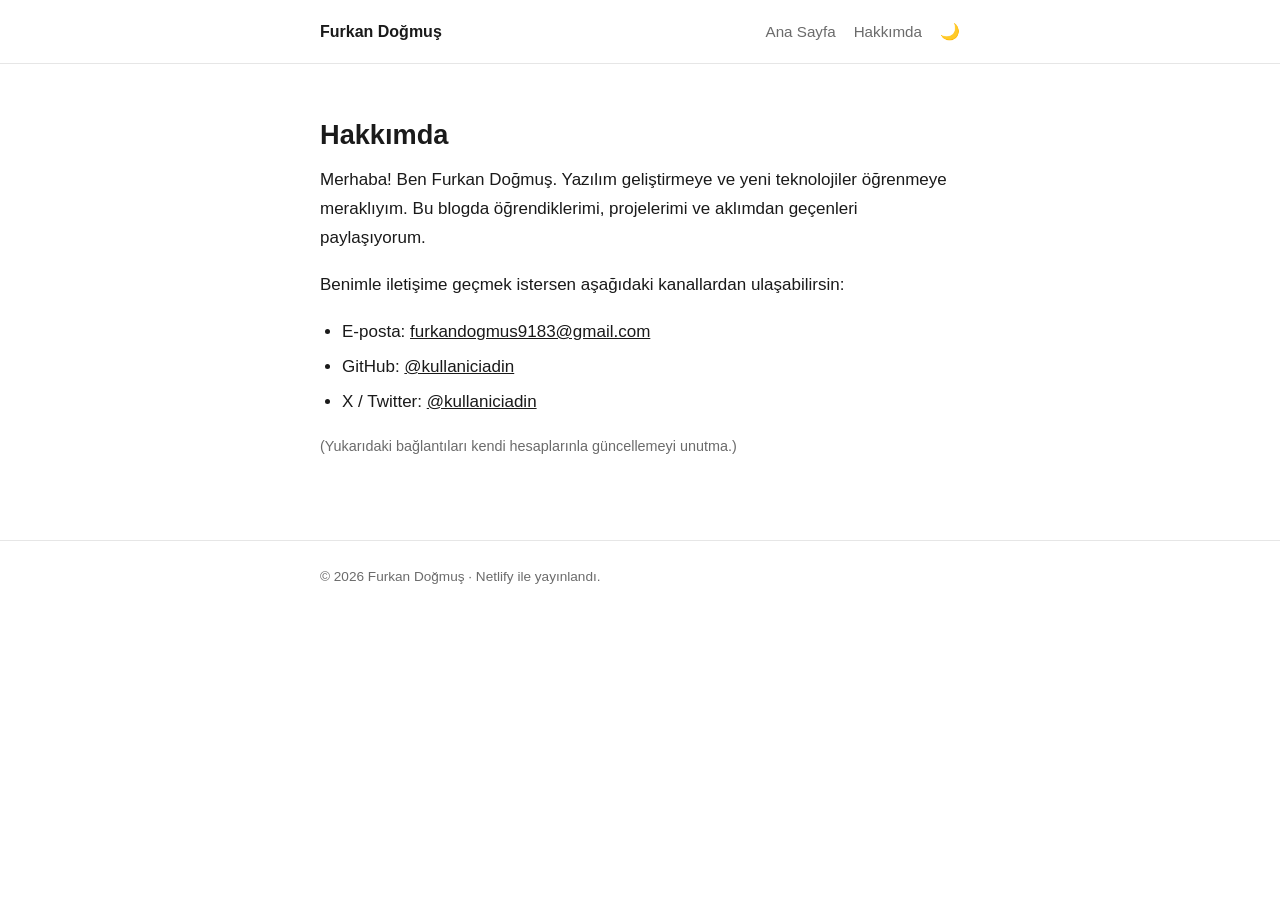
==== about.html @ aac875e6 "İlk sürüm: sade statik kişisel blog Co-Authored-By: Claude Opus 4.8 <noreply@anthropic.com>" ====
<!DOCTYPE html>
<html lang="tr">
<head>
  <meta charset="UTF-8" />
  <meta name="viewport" content="width=device-width, initial-scale=1.0" />
  <title>Hakkımda — Furkan Doğmuş</title>
  <meta name="description" content="Furkan Doğmuş hakkında." />
  <link rel="icon" href="data:image/svg+xml,<svg xmlns=%22http://www.w3.org/2000/svg%22 viewBox=%220 0 100 100%22><text y=%22.9em%22 font-size=%2290%22>✍️</text></svg>" />
  <link rel="stylesheet" href="/assets/css/style.css" />
</head>
<body>
  <header class="site-header">
    <div class="container header-inner">
      <a href="/" class="brand">Furkan Doğmuş</a>
      <nav class="nav">
        <a href="/">Ana Sayfa</a>
        <a href="/about.html">Hakkımda</a>
        <button id="theme-toggle" class="theme-toggle" aria-label="Temayı değiştir">🌙</button>
      </nav>
    </div>
  </header>

  <main class="container">
    <article class="prose">
      <h1>Hakkımda</h1>
      <p>
        Merhaba! Ben Furkan Doğmuş. Yazılım geliştirmeye ve yeni
        teknolojiler öğrenmeye meraklıyım. Bu blogda öğrendiklerimi,
        projelerimi ve aklımdan geçenleri paylaşıyorum.
      </p>
      <p>
        Benimle iletişime geçmek istersen aşağıdaki kanallardan
        ulaşabilirsin:
      </p>
      <ul>
        <li>E-posta: <a href="mailto:furkandogmus9183@gmail.com">furkandogmus9183@gmail.com</a></li>
        <li>GitHub: <a href="https://github.com/" target="_blank" rel="noopener">@kullaniciadin</a></li>
        <li>X / Twitter: <a href="https://x.com/" target="_blank" rel="noopener">@kullaniciadin</a></li>
      </ul>
      <p class="muted">
        (Yukarıdaki bağlantıları kendi hesaplarınla güncellemeyi unutma.)
      </p>
    </article>
  </main>

  <footer class="site-footer">
    <div class="container">
      <p>© <span id="year"></span> Furkan Doğmuş · Netlify ile yayınlandı.</p>
    </div>
  </footer>

  <script src="/assets/js/main.js"></script>
</body>
</html>
---- assets/css/style.css ----
:root {
  --bg: #ffffff;
  --fg: #1a1a1a;
  --muted: #6b6b6b;
  --border: #e6e6e6;
  --link: #1a1a1a;
  --max: 680px;
}

html[data-theme="dark"] {
  --bg: #111111;
  --fg: #e8e8e8;
  --muted: #999999;
  --border: #2a2a2a;
  --link: #e8e8e8;
}

* { box-sizing: border-box; }

html { -webkit-text-size-adjust: 100%; }

body {
  margin: 0;
  background: var(--bg);
  color: var(--fg);
  font-family: -apple-system, BlinkMacSystemFont, "Segoe UI", Helvetica, Arial, sans-serif;
  font-size: 17px;
  line-height: 1.7;
  -webkit-font-smoothing: antialiased;
}

.container {
  max-width: var(--max);
  margin: 0 auto;
  padding: 0 20px;
}

/* Header */
.site-header {
  border-bottom: 1px solid var(--border);
}
.header-inner {
  display: flex;
  align-items: center;
  justify-content: space-between;
  padding-top: 18px;
  padding-bottom: 18px;
}
.brand {
  font-weight: 600;
  text-decoration: none;
  color: var(--fg);
  font-size: 1rem;
}
.nav {
  display: flex;
  align-items: center;
  gap: 18px;
}
.nav a {
  text-decoration: none;
  color: var(--muted);
  font-size: 0.95rem;
}
.nav a:hover { color: var(--fg); }

.theme-toggle {
  background: none;
  border: none;
  cursor: pointer;
  font-size: 1rem;
  padding: 0;
  line-height: 1;
}

/* Hero */
.hero {
  padding: 56px 0 24px;
}
.hero h1 {
  font-size: 1.7rem;
  margin: 0 0 12px;
}
.lead {
  color: var(--muted);
  margin: 0;
}

/* Posts */
.posts { padding-bottom: 56px; }
.posts h2 {
  font-size: 0.85rem;
  text-transform: uppercase;
  letter-spacing: 0.06em;
  color: var(--muted);
  font-weight: 600;
  margin: 32px 0 8px;
}
.post-list {
  list-style: none;
  margin: 0;
  padding: 0;
}
.post-item {
  border-top: 1px solid var(--border);
}
.post-link {
  display: block;
  padding: 18px 0;
  text-decoration: none;
  color: var(--fg);
}
.post-date {
  display: block;
  font-size: 0.8rem;
  color: var(--muted);
  margin-bottom: 2px;
}
.post-title {
  display: block;
  font-weight: 600;
  font-size: 1.05rem;
}
.post-excerpt {
  display: block;
  color: var(--muted);
  font-size: 0.95rem;
  margin-top: 2px;
}
.post-link:hover .post-title { text-decoration: underline; }

/* Article / prose */
.prose {
  padding: 48px 0 64px;
}
.prose h1 {
  font-size: 1.7rem;
  margin: 0 0 8px;
}
.prose .post-meta {
  color: var(--muted);
  font-size: 0.85rem;
  margin: 0 0 32px;
}
.prose h2 {
  font-size: 1.2rem;
  margin: 36px 0 10px;
}
.prose p { margin: 0 0 18px; }
.prose a { color: var(--link); }
.prose ul, .prose ol { padding-left: 22px; }
.prose li { margin-bottom: 6px; }
.prose pre {
  background: var(--border);
  padding: 14px 16px;
  border-radius: 6px;
  overflow-x: auto;
  font-size: 0.9rem;
}
.prose code {
  font-family: ui-monospace, SFMono-Regular, Menlo, monospace;
  font-size: 0.9em;
}
.prose blockquote {
  border-left: 3px solid var(--border);
  margin: 0 0 18px;
  padding-left: 16px;
  color: var(--muted);
}
.back-link {
  display: inline-block;
  margin-top: 24px;
  color: var(--muted);
  text-decoration: none;
  font-size: 0.9rem;
}
.back-link:hover { color: var(--fg); }

.muted { color: var(--muted); font-size: 0.9rem; }

/* Footer */
.site-footer {
  border-top: 1px solid var(--border);
  padding: 24px 0;
  color: var(--muted);
  font-size: 0.85rem;
}
.site-footer p { margin: 0; }
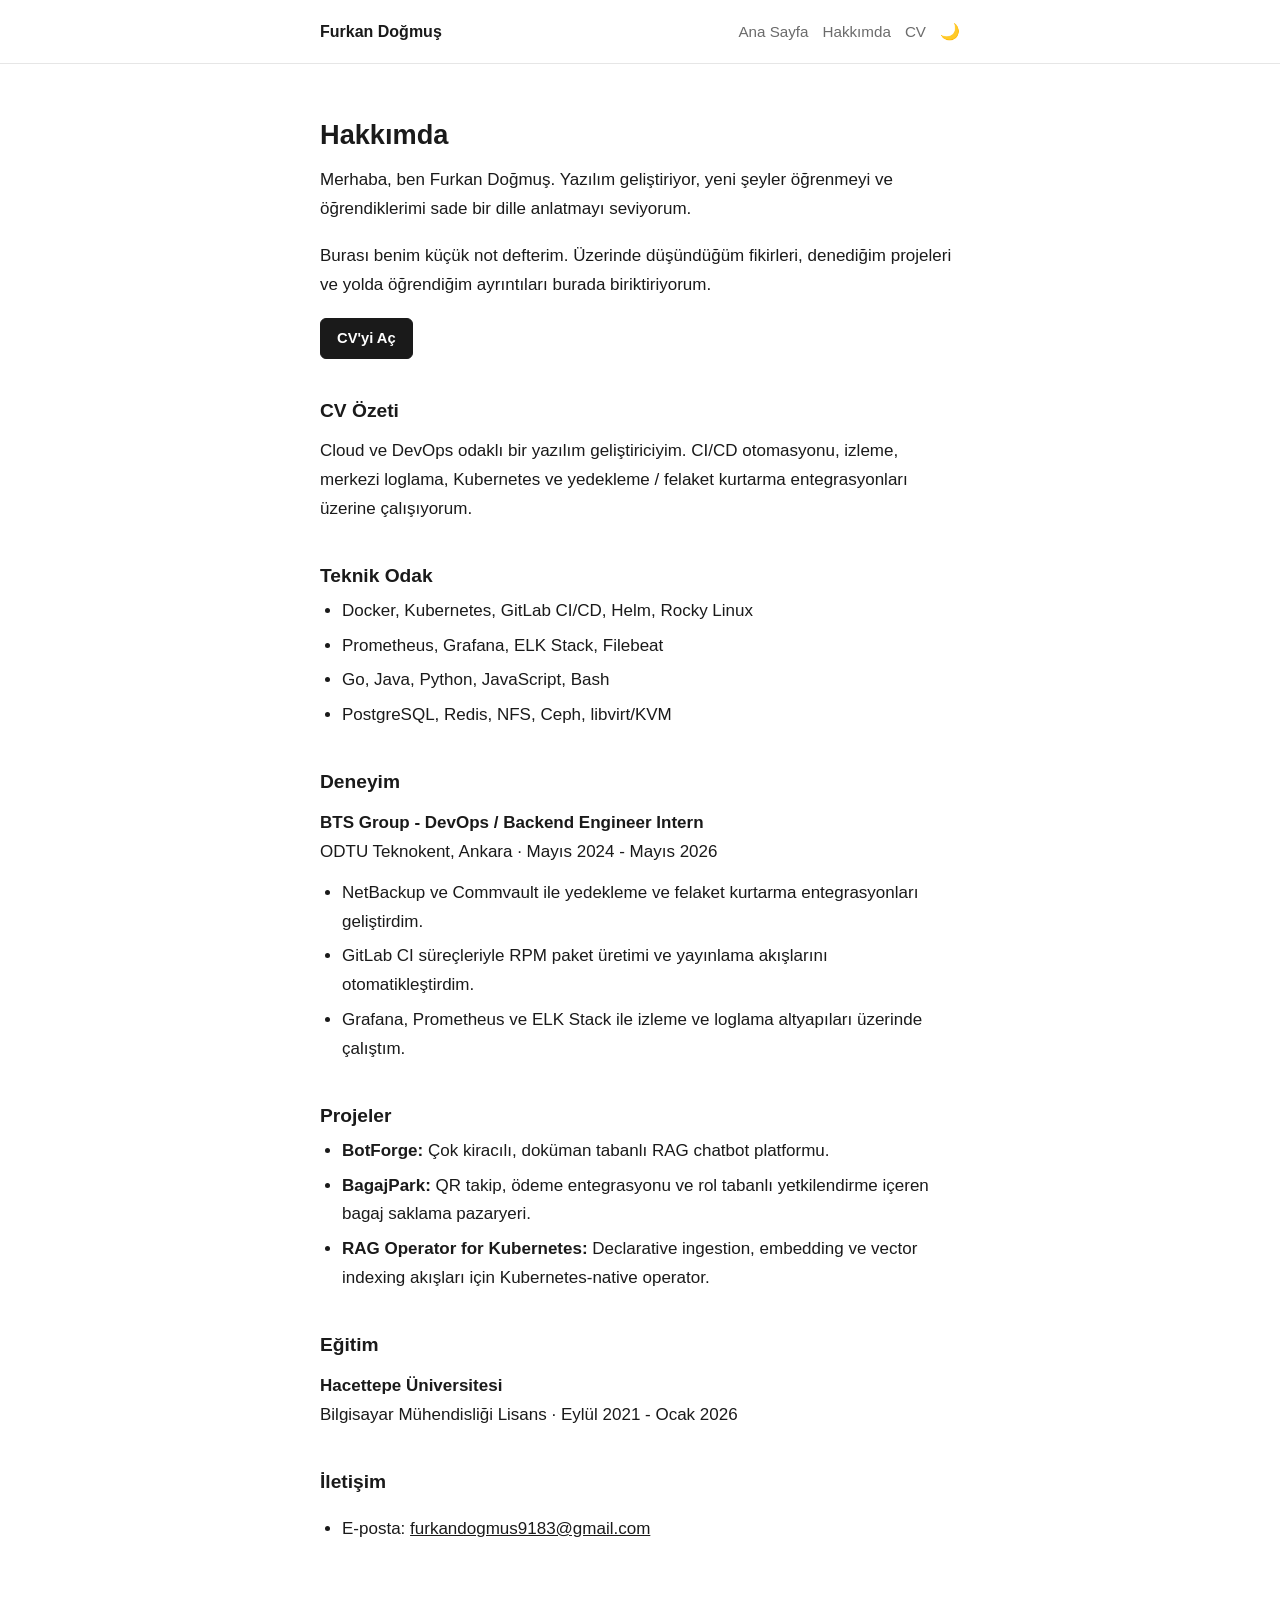
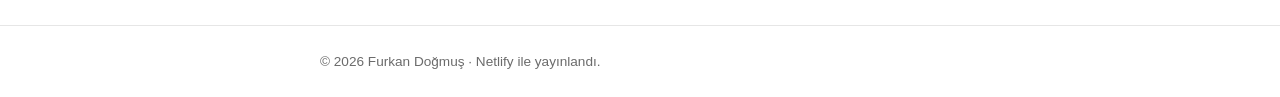
==== commit 2af96541: "new assets" ====
--- a/about.html
+++ b/about.html
@@ -4,7 +4,7 @@
   <meta charset="UTF-8" />
   <meta name="viewport" content="width=device-width, initial-scale=1.0" />
   <title>Hakkımda — Furkan Doğmuş</title>
-  <meta name="description" content="Furkan Doğmuş hakkında." />
+  <meta name="description" content="Furkan Doğmuş hakkında kısa not, deneyim ve CV bilgileri." />
   <link rel="icon" href="data:image/svg+xml,<svg xmlns=%22http://www.w3.org/2000/svg%22 viewBox=%220 0 100 100%22><text y=%22.9em%22 font-size=%2290%22>✍️</text></svg>" />
   <link rel="stylesheet" href="/assets/css/style.css" />
 </head>
@@ -15,6 +15,7 @@
       <nav class="nav">
         <a href="/">Ana Sayfa</a>
         <a href="/about.html">Hakkımda</a>
+        <a href="/assets/files/furkan-dogmus-cv.pdf" target="_blank" rel="noopener">CV</a>
         <button id="theme-toggle" class="theme-toggle" aria-label="Temayı değiştir">🌙</button>
       </nav>
     </div>
@@ -24,22 +25,65 @@
     <article class="prose">
       <h1>Hakkımda</h1>
       <p>
-        Merhaba! Ben Furkan Doğmuş. Yazılım geliştirmeye ve yeni
-        teknolojiler öğrenmeye meraklıyım. Bu blogda öğrendiklerimi,
-        projelerimi ve aklımdan geçenleri paylaşıyorum.
+        Merhaba, ben Furkan Doğmuş. Yazılım geliştiriyor, yeni
+        şeyler öğrenmeyi ve öğrendiklerimi sade bir dille anlatmayı
+        seviyorum.
       </p>
       <p>
-        Benimle iletişime geçmek istersen aşağıdaki kanallardan
-        ulaşabilirsin:
+        Burası benim küçük not defterim. Üzerinde düşündüğüm fikirleri,
+        denediğim projeleri ve yolda öğrendiğim ayrıntıları burada
+        biriktiriyorum.
       </p>
+
+      <p class="cv-actions">
+        <a class="button-link" href="/assets/files/furkan-dogmus-cv.pdf" target="_blank" rel="noopener">
+          CV'yi Aç
+        </a>
+      </p>
+
+      <h2>CV Özeti</h2>
+      <p>
+        Cloud ve DevOps odaklı bir yazılım geliştiriciyim. CI/CD
+        otomasyonu, izleme, merkezi loglama, Kubernetes ve yedekleme /
+        felaket kurtarma entegrasyonları üzerine çalışıyorum.
+      </p>
+
+      <h2>Teknik Odak</h2>
+      <ul class="compact-list">
+        <li>Docker, Kubernetes, GitLab CI/CD, Helm, Rocky Linux</li>
+        <li>Prometheus, Grafana, ELK Stack, Filebeat</li>
+        <li>Go, Java, Python, JavaScript, Bash</li>
+        <li>PostgreSQL, Redis, NFS, Ceph, libvirt/KVM</li>
+      </ul>
+
+      <h2>Deneyim</h2>
+      <p>
+        <strong>BTS Group - DevOps / Backend Engineer Intern</strong><br />
+        ODTU Teknokent, Ankara · Mayıs 2024 - Mayıs 2026
+      </p>
+      <ul class="compact-list">
+        <li>NetBackup ve Commvault ile yedekleme ve felaket kurtarma entegrasyonları geliştirdim.</li>
+        <li>GitLab CI süreçleriyle RPM paket üretimi ve yayınlama akışlarını otomatikleştirdim.</li>
+        <li>Grafana, Prometheus ve ELK Stack ile izleme ve loglama altyapıları üzerinde çalıştım.</li>
+      </ul>
+
+      <h2>Projeler</h2>
+      <ul class="compact-list">
+        <li><strong>BotForge:</strong> Çok kiracılı, doküman tabanlı RAG chatbot platformu.</li>
+        <li><strong>BagajPark:</strong> QR takip, ödeme entegrasyonu ve rol tabanlı yetkilendirme içeren bagaj saklama pazaryeri.</li>
+        <li><strong>RAG Operator for Kubernetes:</strong> Declarative ingestion, embedding ve vector indexing akışları için Kubernetes-native operator.</li>
+      </ul>
+
+      <h2>Eğitim</h2>
+      <p>
+        <strong>Hacettepe Üniversitesi</strong><br />
+        Bilgisayar Mühendisliği Lisans · Eylül 2021 - Ocak 2026
+      </p>
+
+      <h2>İletişim</h2>
       <ul>
         <li>E-posta: <a href="mailto:furkandogmus9183@gmail.com">furkandogmus9183@gmail.com</a></li>
-        <li>GitHub: <a href="https://github.com/" target="_blank" rel="noopener">@kullaniciadin</a></li>
-        <li>X / Twitter: <a href="https://x.com/" target="_blank" rel="noopener">@kullaniciadin</a></li>
       </ul>
-      <p class="muted">
-        (Yukarıdaki bağlantıları kendi hesaplarınla güncellemeyi unutma.)
-      </p>
     </article>
   </main>
 
--- a/assets/css/style.css
+++ b/assets/css/style.css
@@ -41,8 +41,10 @@
 }
 .header-inner {
   display: flex;
+  flex-wrap: wrap;
   align-items: center;
   justify-content: space-between;
+  gap: 10px 16px;
   padding-top: 18px;
   padding-bottom: 18px;
 }
@@ -54,8 +56,10 @@
 }
 .nav {
   display: flex;
+  flex-wrap: wrap;
   align-items: center;
-  gap: 18px;
+  justify-content: flex-end;
+  gap: 14px;
 }
 .nav a {
   text-decoration: none;
@@ -150,6 +154,31 @@
 .prose a { color: var(--link); }
 .prose ul, .prose ol { padding-left: 22px; }
 .prose li { margin-bottom: 6px; }
+.compact-list {
+  margin-top: -6px;
+}
+.cv-actions {
+  margin: 28px 0 34px;
+}
+.button-link {
+  display: inline-flex;
+  align-items: center;
+  border: 1px solid var(--fg);
+  border-radius: 6px;
+  color: var(--bg);
+  background: var(--fg);
+  font-size: 0.92rem;
+  font-weight: 600;
+  line-height: 1;
+  padding: 12px 16px;
+  text-decoration: none;
+}
+.prose .button-link {
+  color: var(--bg);
+}
+.button-link:hover {
+  opacity: 0.84;
+}
 .prose pre {
   background: var(--border);
   padding: 14px 16px;
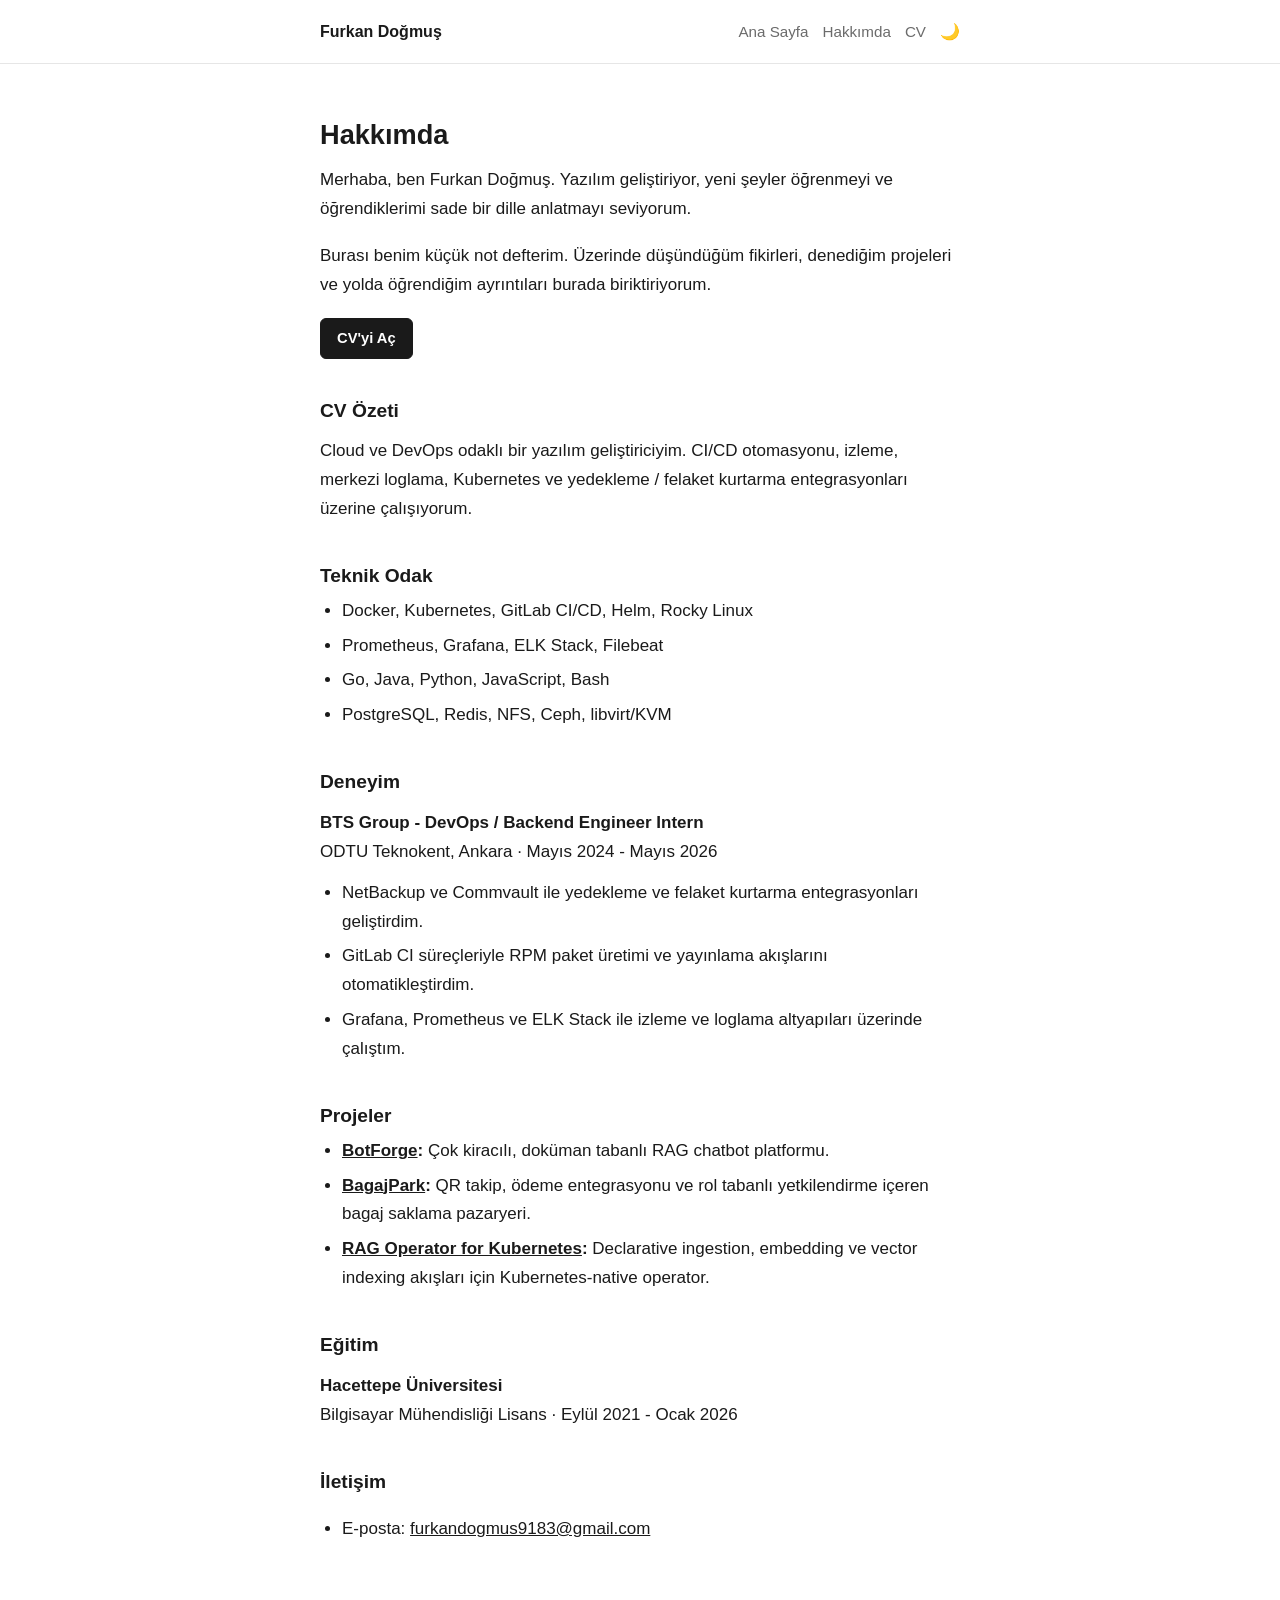
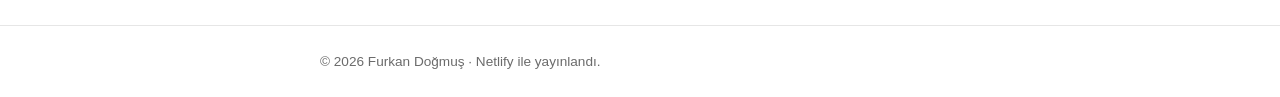
==== commit 5e3f68ea: "Proje linklerini ekle" ====
--- a/about.html
+++ b/about.html
@@ -69,9 +69,18 @@
 
       <h2>Projeler</h2>
       <ul class="compact-list">
-        <li><strong>BotForge:</strong> Çok kiracılı, doküman tabanlı RAG chatbot platformu.</li>
-        <li><strong>BagajPark:</strong> QR takip, ödeme entegrasyonu ve rol tabanlı yetkilendirme içeren bagaj saklama pazaryeri.</li>
-        <li><strong>RAG Operator for Kubernetes:</strong> Declarative ingestion, embedding ve vector indexing akışları için Kubernetes-native operator.</li>
+        <li>
+          <strong><a href="https://botforge.bagajpark.com" target="_blank" rel="noopener">BotForge</a>:</strong>
+          Çok kiracılı, doküman tabanlı RAG chatbot platformu.
+        </li>
+        <li>
+          <strong><a href="https://bagajpark.com" target="_blank" rel="noopener">BagajPark</a>:</strong>
+          QR takip, ödeme entegrasyonu ve rol tabanlı yetkilendirme içeren bagaj saklama pazaryeri.
+        </li>
+        <li>
+          <strong><a href="https://github.com/furkandogmus/kuberag" target="_blank" rel="noopener">RAG Operator for Kubernetes</a>:</strong>
+          Declarative ingestion, embedding ve vector indexing akışları için Kubernetes-native operator.
+        </li>
       </ul>
 
       <h2>Eğitim</h2>
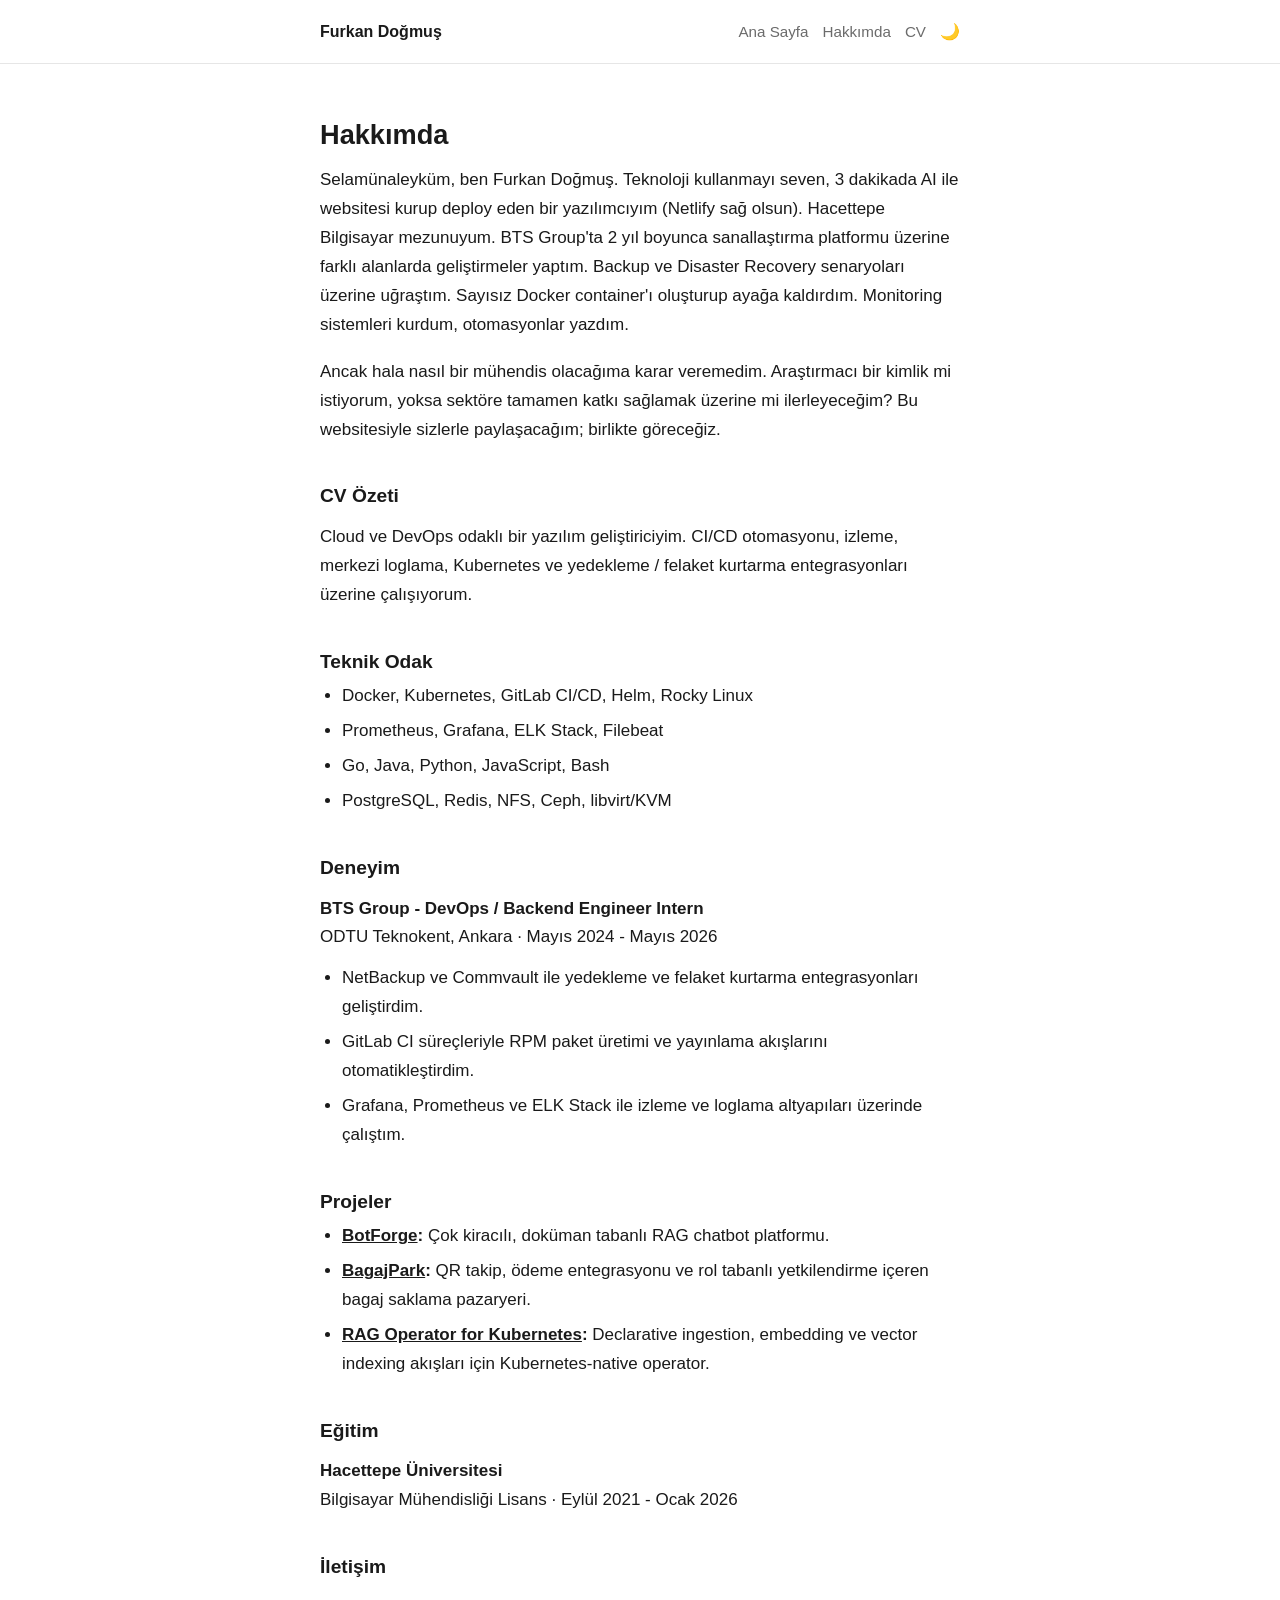
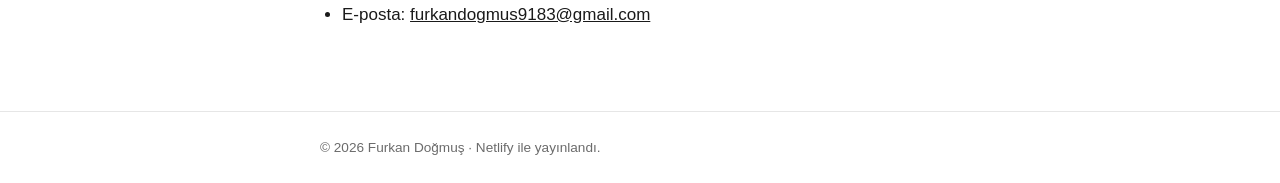
==== commit cb8c39e3: "fix errors" ====
--- a/about.html
+++ b/about.html
@@ -25,20 +25,19 @@
     <article class="prose">
       <h1>Hakkımda</h1>
       <p>
-        Merhaba, ben Furkan Doğmuş. Yazılım geliştiriyor, yeni
-        şeyler öğrenmeyi ve öğrendiklerimi sade bir dille anlatmayı
-        seviyorum.
+        Selamünaleyküm, ben Furkan Doğmuş. Teknoloji kullanmayı seven,
+        3 dakikada AI ile websitesi kurup deploy eden bir yazılımcıyım
+        (Netlify sağ olsun). Hacettepe Bilgisayar mezunuyum. BTS Group'ta
+        2 yıl boyunca sanallaştırma platformu üzerine farklı alanlarda
+        geliştirmeler yaptım. Backup ve Disaster Recovery senaryoları
+        üzerine uğraştım. Sayısız Docker container'ı oluşturup ayağa
+        kaldırdım. Monitoring sistemleri kurdum, otomasyonlar yazdım.
       </p>
       <p>
-        Burası benim küçük not defterim. Üzerinde düşündüğüm fikirleri,
-        denediğim projeleri ve yolda öğrendiğim ayrıntıları burada
-        biriktiriyorum.
-      </p>
-
-      <p class="cv-actions">
-        <a class="button-link" href="/assets/files/furkan-dogmus-cv.pdf" target="_blank" rel="noopener">
-          CV'yi Aç
-        </a>
+        Ancak hala nasıl bir mühendis olacağıma karar veremedim.
+        Araştırmacı bir kimlik mi istiyorum, yoksa sektöre tamamen katkı
+        sağlamak üzerine mi ilerleyeceğim? Bu websitesiyle sizlerle
+        paylaşacağım; birlikte göreceğiz.
       </p>
 
       <h2>CV Özeti</h2>
--- a/assets/css/style.css
+++ b/assets/css/style.css
@@ -157,28 +157,6 @@
 .compact-list {
   margin-top: -6px;
 }
-.cv-actions {
-  margin: 28px 0 34px;
-}
-.button-link {
-  display: inline-flex;
-  align-items: center;
-  border: 1px solid var(--fg);
-  border-radius: 6px;
-  color: var(--bg);
-  background: var(--fg);
-  font-size: 0.92rem;
-  font-weight: 600;
-  line-height: 1;
-  padding: 12px 16px;
-  text-decoration: none;
-}
-.prose .button-link {
-  color: var(--bg);
-}
-.button-link:hover {
-  opacity: 0.84;
-}
 .prose pre {
   background: var(--border);
   padding: 14px 16px;
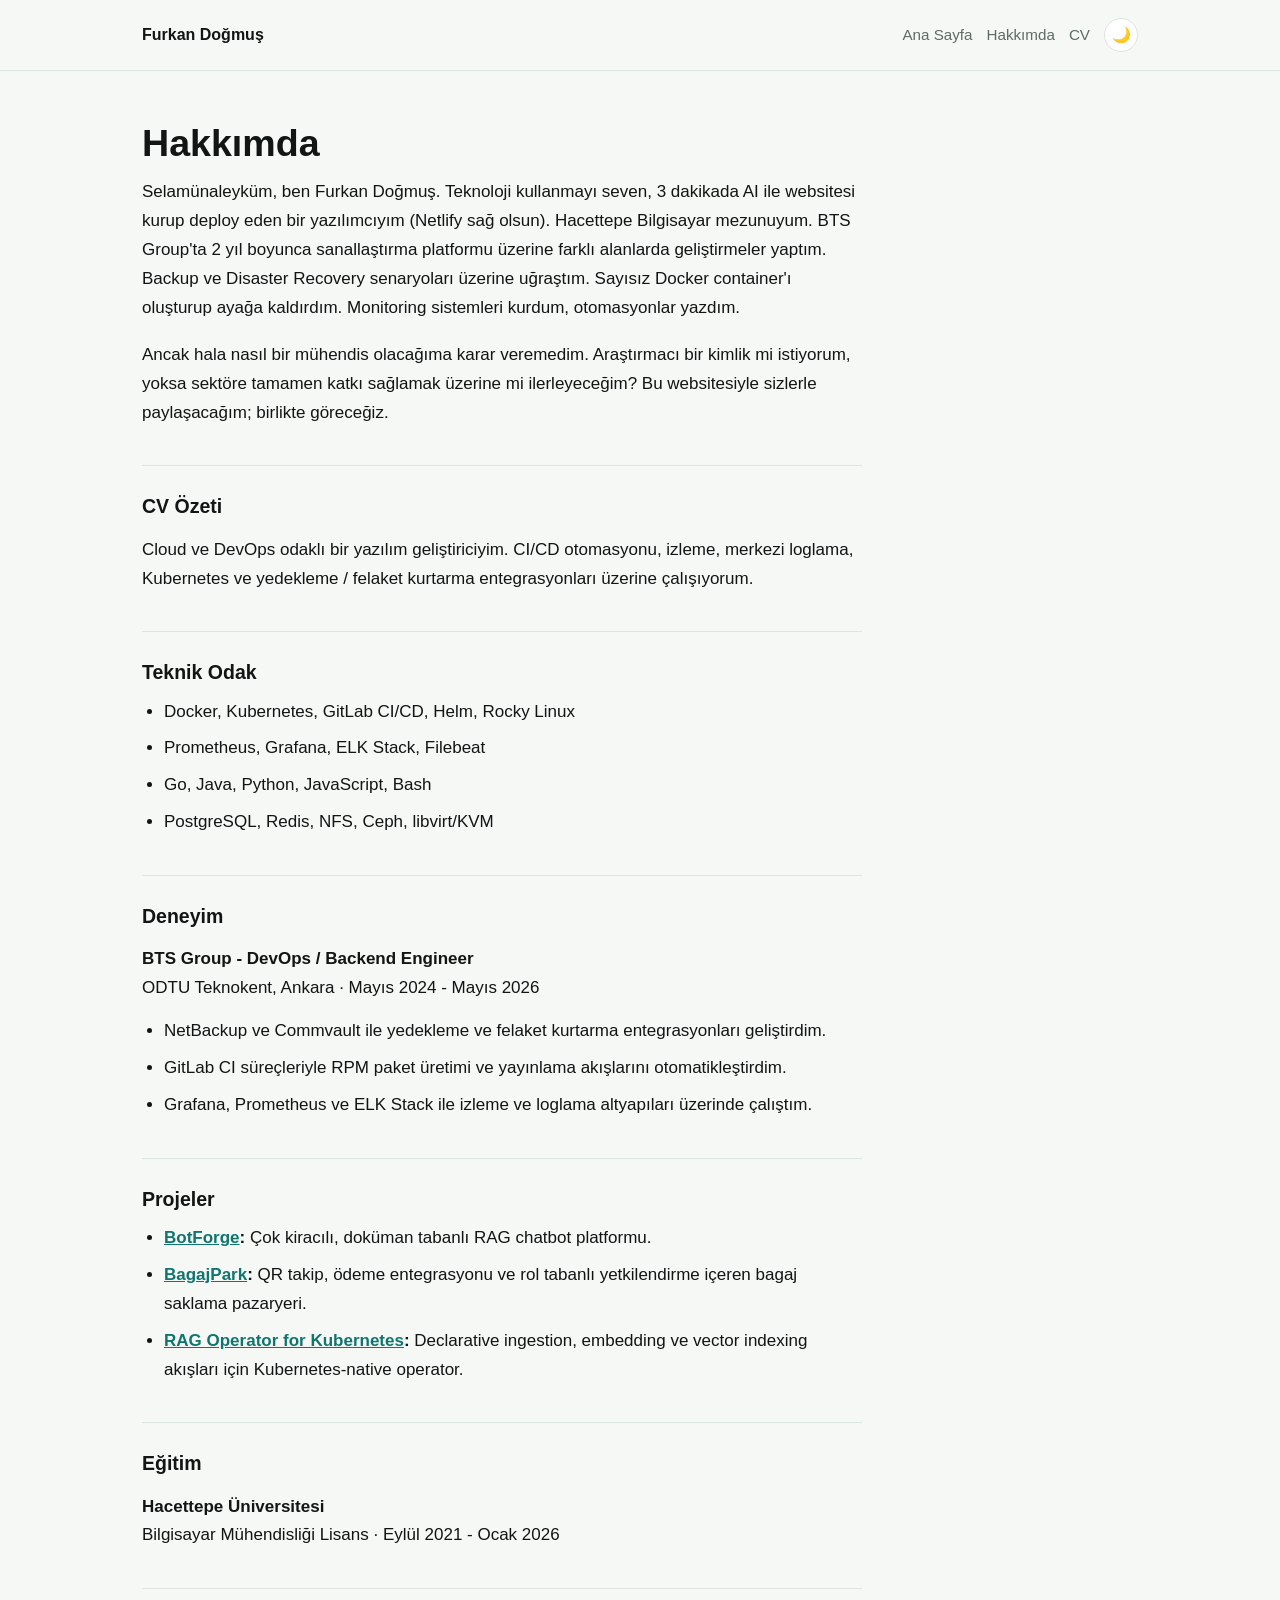
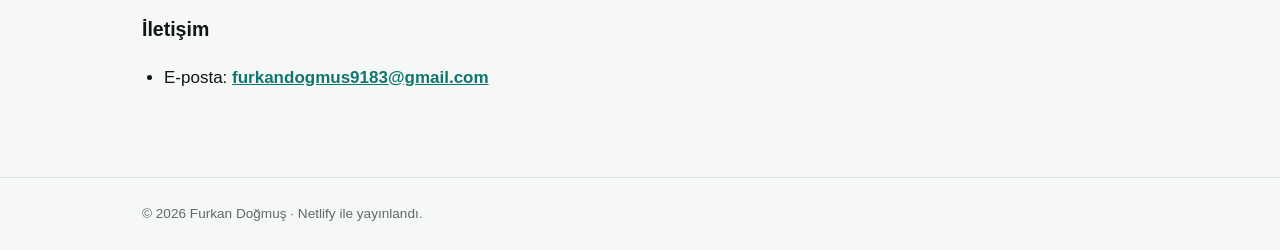
==== commit 156b8048: "fix erorrs" ====
--- a/about.html
+++ b/about.html
@@ -4,7 +4,7 @@
   <meta charset="UTF-8" />
   <meta name="viewport" content="width=device-width, initial-scale=1.0" />
   <title>Hakkımda — Furkan Doğmuş</title>
-  <meta name="description" content="Furkan Doğmuş hakkında kısa not, deneyim ve CV bilgileri." />
+  <meta name="description" content="Furkan Doğmuş hakkında kısa not, deneyim ve proje bilgileri." />
   <link rel="icon" href="data:image/svg+xml,<svg xmlns=%22http://www.w3.org/2000/svg%22 viewBox=%220 0 100 100%22><text y=%22.9em%22 font-size=%2290%22>✍️</text></svg>" />
   <link rel="stylesheet" href="/assets/css/style.css" />
 </head>
@@ -15,7 +15,7 @@
       <nav class="nav">
         <a href="/">Ana Sayfa</a>
         <a href="/about.html">Hakkımda</a>
-        <a href="/assets/files/furkan-dogmus-cv.pdf" target="_blank" rel="noopener">CV</a>
+        <a href="/cv.html">CV</a>
         <button id="theme-toggle" class="theme-toggle" aria-label="Temayı değiştir">🌙</button>
       </nav>
     </div>
@@ -57,7 +57,7 @@
 
       <h2>Deneyim</h2>
       <p>
-        <strong>BTS Group - DevOps / Backend Engineer Intern</strong><br />
+        <strong>BTS Group - DevOps / Backend Engineer</strong><br />
         ODTU Teknokent, Ankara · Mayıs 2024 - Mayıs 2026
       </p>
       <ul class="compact-list">
--- a/assets/css/style.css
+++ b/assets/css/style.css
@@ -1,18 +1,31 @@
 :root {
-  --bg: #ffffff;
-  --fg: #1a1a1a;
-  --muted: #6b6b6b;
-  --border: #e6e6e6;
-  --link: #1a1a1a;
-  --max: 680px;
+  --bg: #f6f8f6;
+  --fg: #111513;
+  --muted: #5f6b65;
+  --surface: #ffffff;
+  --surface-soft: #edf2ef;
+  --border: #dce5df;
+  --link: #0f766e;
+  --accent: #0f766e;
+  --accent-warm: #9a4f12;
+  --accent-red: #a7353b;
+  --shadow: 0 18px 50px rgba(17, 21, 19, 0.08);
+  --max: 1040px;
+  --content: 720px;
 }
 
 html[data-theme="dark"] {
-  --bg: #111111;
-  --fg: #e8e8e8;
-  --muted: #999999;
-  --border: #2a2a2a;
-  --link: #e8e8e8;
+  --bg: #101312;
+  --fg: #e8eee9;
+  --muted: #9aa8a1;
+  --surface: #171d1a;
+  --surface-soft: #121815;
+  --border: #2d3833;
+  --link: #7dd6cb;
+  --accent: #39b8a7;
+  --accent-warm: #d17a28;
+  --accent-red: #d85f63;
+  --shadow: none;
 }
 
 * { box-sizing: border-box; }
@@ -29,31 +42,38 @@
   -webkit-font-smoothing: antialiased;
 }
 
+a {
+  color: inherit;
+}
+
 .container {
   max-width: var(--max);
   margin: 0 auto;
-  padding: 0 20px;
-}
-
-/* Header */
+  padding: 0 22px;
+}
+
 .site-header {
+  background: var(--bg);
   border-bottom: 1px solid var(--border);
 }
+
 .header-inner {
   display: flex;
   flex-wrap: wrap;
   align-items: center;
   justify-content: space-between;
-  gap: 10px 16px;
+  gap: 10px 18px;
   padding-top: 18px;
   padding-bottom: 18px;
 }
+
 .brand {
-  font-weight: 600;
+  color: var(--fg);
+  font-size: 1rem;
+  font-weight: 700;
   text-decoration: none;
-  color: var(--fg);
-  font-size: 1rem;
-}
+}
+
 .nav {
   display: flex;
   flex-wrap: wrap;
@@ -61,135 +81,671 @@
   justify-content: flex-end;
   gap: 14px;
 }
+
 .nav a {
+  color: var(--muted);
+  font-size: 0.95rem;
   text-decoration: none;
-  color: var(--muted);
+}
+
+.nav a:hover {
+  color: var(--fg);
+}
+
+.theme-toggle {
+  align-items: center;
+  background: var(--surface);
+  border: 1px solid var(--border);
+  border-radius: 999px;
+  color: var(--fg);
+  cursor: pointer;
+  display: inline-flex;
   font-size: 0.95rem;
-}
-.nav a:hover { color: var(--fg); }
-
-.theme-toggle {
-  background: none;
-  border: none;
-  cursor: pointer;
-  font-size: 1rem;
+  height: 34px;
+  justify-content: center;
+  line-height: 1;
   padding: 0;
+  width: 34px;
+}
+
+.home-hero {
+  background-color: #0c100e;
+  background-image:
+    linear-gradient(90deg, rgba(7, 10, 9, 0.94), rgba(7, 10, 9, 0.78) 50%, rgba(7, 10, 9, 0.34)),
+    url("/assets/images/infra-board.png");
+  background-position: center;
+  background-size: cover;
+  color: #f2faf6;
+  padding: 78px 0 58px;
+}
+
+.hero-content {
+  max-width: var(--max);
+}
+
+.eyebrow {
+  color: var(--accent);
+  font-size: 0.78rem;
+  font-weight: 800;
+  letter-spacing: 0.08em;
+  margin: 0 0 12px;
+  text-transform: uppercase;
+}
+
+.home-hero .eyebrow {
+  color: #7dd6cb;
+}
+
+.home-hero h1 {
+  font-size: 3.2rem;
+  letter-spacing: 0;
+  line-height: 1.05;
+  margin: 0;
+  max-width: 780px;
+}
+
+.lead {
+  color: var(--muted);
+  margin: 0;
+}
+
+.home-hero .lead {
+  color: #c3d2cc;
+  font-size: 1.12rem;
+  margin-top: 18px;
+  max-width: 690px;
+}
+
+.hero-actions {
+  display: flex;
+  flex-wrap: wrap;
+  gap: 12px;
+  margin-top: 28px;
+}
+
+.action-link {
+  border-radius: 6px;
+  display: inline-flex;
+  font-size: 0.95rem;
+  font-weight: 800;
   line-height: 1;
-}
-
-/* Hero */
-.hero {
-  padding: 56px 0 24px;
-}
-.hero h1 {
-  font-size: 1.7rem;
-  margin: 0 0 12px;
-}
-.lead {
-  color: var(--muted);
-  margin: 0;
-}
-
-/* Posts */
-.posts { padding-bottom: 56px; }
-.posts h2 {
-  font-size: 0.85rem;
-  text-transform: uppercase;
-  letter-spacing: 0.06em;
-  color: var(--muted);
-  font-weight: 600;
-  margin: 32px 0 8px;
-}
+  padding: 13px 16px;
+  text-decoration: none;
+}
+
+.action-primary {
+  background: #f2faf6;
+  color: #101312;
+}
+
+.action-secondary {
+  border: 1px solid rgba(242, 250, 246, 0.42);
+  color: #f2faf6;
+}
+
+.hero-facts {
+  display: grid;
+  gap: 12px;
+  grid-template-columns: repeat(3, minmax(0, 1fr));
+  margin: 42px 0 0;
+  max-width: 920px;
+}
+
+.hero-facts div {
+  background: rgba(12, 18, 16, 0.74);
+  border: 1px solid rgba(221, 238, 230, 0.17);
+  border-radius: 8px;
+  padding: 15px 16px;
+}
+
+.hero-facts dt {
+  color: #ffffff;
+  font-size: 1.05rem;
+  font-weight: 800;
+}
+
+.hero-facts dd {
+  color: #aebeb7;
+  font-size: 0.9rem;
+  margin: 2px 0 0;
+}
+
+.home-section {
+  padding: 54px 0;
+}
+
+.posts-section {
+  background: var(--surface-soft);
+  border-top: 1px solid var(--border);
+}
+
+.section-heading {
+  margin-bottom: 18px;
+}
+
+.section-heading h2 {
+  font-size: 1.65rem;
+  letter-spacing: 0;
+  line-height: 1.2;
+  margin: 0;
+}
+
+.project-grid {
+  display: grid;
+  gap: 14px;
+  grid-template-columns: repeat(3, minmax(0, 1fr));
+}
+
+.project-slider {
+  overflow: hidden;
+  position: relative;
+  -webkit-mask-image: linear-gradient(90deg, transparent, #000 6%, #000 94%, transparent);
+  mask-image: linear-gradient(90deg, transparent, #000 6%, #000 94%, transparent);
+}
+
+.project-track {
+  display: flex;
+  gap: 14px;
+  width: max-content;
+  animation: project-scroll 28s linear infinite;
+}
+
+.project-slider:hover .project-track {
+  animation-play-state: paused;
+}
+
+.project-track .project-card {
+  width: 300px;
+  flex: 0 0 auto;
+}
+
+@keyframes project-scroll {
+  from { transform: translateX(0); }
+  to { transform: translateX(-50%); }
+}
+
+@media (prefers-reduced-motion: reduce) {
+  .project-track {
+    animation: none;
+  }
+}
+
+.project-card {
+  background: var(--surface);
+  border: 1px solid var(--border);
+  border-radius: 8px;
+  box-shadow: var(--shadow);
+  display: flex;
+  flex-direction: column;
+  gap: 8px;
+  min-height: 190px;
+  padding: 18px;
+  text-decoration: none;
+}
+
+.project-card:hover strong,
+.post-link:hover .post-title {
+  text-decoration: underline;
+}
+
+.project-kicker {
+  color: var(--accent-warm);
+  font-size: 0.8rem;
+  font-weight: 800;
+}
+
+.project-card strong {
+  color: var(--fg);
+  font-size: 1.2rem;
+  line-height: 1.2;
+}
+
+.project-card span:last-child {
+  color: var(--muted);
+  font-size: 0.95rem;
+}
+
 .post-list {
+  display: grid;
+  gap: 12px;
   list-style: none;
   margin: 0;
   padding: 0;
 }
+
 .post-item {
-  border-top: 1px solid var(--border);
-}
+  background: var(--surface);
+  border: 1px solid var(--border);
+  border-radius: 8px;
+}
+
 .post-link {
+  color: var(--fg);
   display: block;
-  padding: 18px 0;
+  padding: 18px;
   text-decoration: none;
-  color: var(--fg);
-}
+}
+
 .post-date {
+  color: var(--muted);
   display: block;
   font-size: 0.8rem;
-  color: var(--muted);
-  margin-bottom: 2px;
-}
+  margin-bottom: 4px;
+}
+
 .post-title {
   display: block;
-  font-weight: 600;
-  font-size: 1.05rem;
-}
+  font-size: 1.08rem;
+  font-weight: 800;
+}
+
 .post-excerpt {
+  color: var(--muted);
   display: block;
-  color: var(--muted);
   font-size: 0.95rem;
-  margin-top: 2px;
-}
-.post-link:hover .post-title { text-decoration: underline; }
-
-/* Article / prose */
+  margin-top: 4px;
+}
+
 .prose {
-  padding: 48px 0 64px;
-}
+  max-width: var(--content);
+  padding: 52px 0 68px;
+}
+
 .prose h1 {
-  font-size: 1.7rem;
-  margin: 0 0 8px;
-}
-.prose .post-meta {
-  color: var(--muted);
-  font-size: 0.85rem;
+  font-size: 2.35rem;
+  letter-spacing: 0;
+  line-height: 1.1;
+  margin: 0 0 14px;
+}
+
+.prose .post-meta,
+.page-lead {
+  color: var(--muted);
+  font-size: 0.95rem;
   margin: 0 0 32px;
 }
+
 .prose h2 {
-  font-size: 1.2rem;
-  margin: 36px 0 10px;
-}
-.prose p { margin: 0 0 18px; }
-.prose a { color: var(--link); }
-.prose ul, .prose ol { padding-left: 22px; }
-.prose li { margin-bottom: 6px; }
+  border-top: 1px solid var(--border);
+  font-size: 1.22rem;
+  letter-spacing: 0;
+  margin: 38px 0 12px;
+  padding-top: 24px;
+}
+
+.prose p {
+  margin: 0 0 18px;
+}
+
+.prose a {
+  color: var(--link);
+  font-weight: 700;
+}
+
+.prose ul,
+.prose ol {
+  padding-left: 22px;
+}
+
+.prose li {
+  margin-bottom: 8px;
+}
+
 .compact-list {
-  margin-top: -6px;
-}
+  margin-top: -4px;
+}
+
+.cv-container {
+  max-width: 1120px;
+}
+
+.cv-hero-panel {
+  background: var(--surface);
+  border: 1px solid var(--border);
+  border-radius: 8px;
+  box-shadow: var(--shadow);
+  display: grid;
+  gap: 28px;
+  grid-template-columns: minmax(0, 1.45fr) minmax(280px, 0.8fr);
+  margin: 44px 0 22px;
+  padding: 28px;
+}
+
+.cv-hero-panel h1 {
+  font-size: 2.8rem;
+  letter-spacing: 0;
+  line-height: 1.05;
+  margin: 0 0 14px;
+}
+
+.cv-hero-panel p {
+  color: var(--muted);
+  font-size: 1.04rem;
+  margin: 0;
+  max-width: 680px;
+}
+
+.cv-actions {
+  display: flex;
+  flex-wrap: wrap;
+  gap: 10px;
+  margin-top: 24px;
+}
+
+.cv-actions .action-primary {
+  background: var(--fg);
+  color: var(--bg);
+}
+
+.cv-actions .action-secondary {
+  border-color: var(--border);
+  color: var(--fg);
+}
+
+.cv-stats {
+  display: grid;
+  gap: 10px;
+  margin: 0;
+}
+
+.cv-stats div {
+  background: var(--surface-soft);
+  border: 1px solid var(--border);
+  border-radius: 8px;
+  padding: 14px;
+}
+
+.cv-stats dt {
+  color: var(--fg);
+  font-weight: 800;
+}
+
+.cv-stats dd {
+  color: var(--muted);
+  font-size: 0.92rem;
+  margin: 2px 0 0;
+}
+
+.resume-layout {
+  display: grid;
+  gap: 18px;
+  grid-template-columns: 320px minmax(0, 1fr);
+  margin: 0 0 44px;
+}
+
+.resume-sidebar,
+.resume-main,
+.pdf-section {
+  background: var(--surface);
+  border: 1px solid var(--border);
+  border-radius: 8px;
+  box-shadow: var(--shadow);
+}
+
+.resume-sidebar {
+  align-self: start;
+  display: grid;
+  gap: 24px;
+  padding: 22px;
+}
+
+.resume-sidebar h2,
+.resume-section h2,
+.pdf-section h2 {
+  font-size: 1rem;
+  letter-spacing: 0;
+  line-height: 1.2;
+  margin: 0 0 12px;
+}
+
+.skill-cloud,
+.plain-list {
+  list-style: none;
+  margin: 0;
+  padding: 0;
+}
+
+.skill-cloud {
+  display: flex;
+  flex-wrap: wrap;
+  gap: 8px;
+}
+
+.skill-cloud li {
+  background: var(--surface-soft);
+  border: 1px solid var(--border);
+  border-radius: 999px;
+  color: var(--fg);
+  font-size: 0.86rem;
+  font-weight: 700;
+  line-height: 1;
+  padding: 8px 10px;
+}
+
+.plain-list li {
+  color: var(--muted);
+  font-size: 0.94rem;
+  margin-bottom: 7px;
+}
+
+.plain-list a {
+  color: var(--link);
+  font-weight: 700;
+}
+
+.resume-main {
+  padding: 24px 26px;
+}
+
+.resume-section + .resume-section {
+  border-top: 1px solid var(--border);
+  margin-top: 28px;
+  padding-top: 26px;
+}
+
+.timeline-item h3 {
+  font-size: 1.16rem;
+  line-height: 1.25;
+  margin: 0 0 12px;
+}
+
+.timeline-meta {
+  color: var(--accent-warm);
+  font-size: 0.86rem;
+  font-weight: 800;
+  margin-bottom: 7px;
+}
+
+.timeline-item ul {
+  color: var(--muted);
+  margin: 0;
+  padding-left: 20px;
+}
+
+.timeline-item li {
+  margin-bottom: 8px;
+}
+
+.resume-projects {
+  display: grid;
+  gap: 10px;
+}
+
+.resume-projects a {
+  background: var(--surface-soft);
+  border: 1px solid var(--border);
+  border-radius: 8px;
+  color: var(--muted);
+  display: block;
+  padding: 14px 16px;
+  text-decoration: none;
+}
+
+.resume-projects a:hover span {
+  text-decoration: underline;
+}
+
+.resume-projects span {
+  color: var(--fg);
+  display: block;
+  font-size: 1.02rem;
+  font-weight: 800;
+  margin-bottom: 4px;
+}
+
+.pdf-section {
+  margin-bottom: 64px;
+  padding: 24px;
+}
+
+.pdf-section .section-heading {
+  margin-bottom: 16px;
+}
+
+.cv-embed {
+  background: var(--surface);
+  border: 1px solid var(--border);
+  border-radius: 8px;
+  box-shadow: var(--shadow);
+  height: min(78vh, 880px);
+  min-height: 620px;
+  overflow: hidden;
+}
+
+.cv-embed iframe {
+  border: 0;
+  display: block;
+  height: 100%;
+  width: 100%;
+}
+
 .prose pre {
-  background: var(--border);
+  background: var(--surface-soft);
+  border: 1px solid var(--border);
+  border-radius: 8px;
+  font-size: 0.9rem;
+  overflow-x: auto;
   padding: 14px 16px;
-  border-radius: 6px;
-  overflow-x: auto;
-  font-size: 0.9rem;
-}
+}
+
 .prose code {
   font-family: ui-monospace, SFMono-Regular, Menlo, monospace;
   font-size: 0.9em;
 }
+
 .prose blockquote {
   border-left: 3px solid var(--border);
+  color: var(--muted);
   margin: 0 0 18px;
   padding-left: 16px;
-  color: var(--muted);
-}
+}
+
 .back-link {
+  color: var(--muted);
   display: inline-block;
+  font-size: 0.9rem;
   margin-top: 24px;
-  color: var(--muted);
   text-decoration: none;
+}
+
+.back-link:hover {
+  color: var(--fg);
+}
+
+.muted {
+  color: var(--muted);
   font-size: 0.9rem;
 }
-.back-link:hover { color: var(--fg); }
-
-.muted { color: var(--muted); font-size: 0.9rem; }
-
-/* Footer */
+
 .site-footer {
   border-top: 1px solid var(--border);
+  color: var(--muted);
+  font-size: 0.85rem;
   padding: 24px 0;
-  color: var(--muted);
-  font-size: 0.85rem;
-}
-.site-footer p { margin: 0; }
+}
+
+.site-footer p {
+  margin: 0;
+}
+
+@media (max-width: 780px) {
+  .home-hero {
+    background-position: 58% center;
+    padding: 56px 0 42px;
+  }
+
+  .home-hero h1 {
+    font-size: 2.3rem;
+  }
+
+  .hero-facts,
+  .project-grid {
+    grid-template-columns: 1fr;
+  }
+
+  .cv-hero-panel,
+  .resume-layout {
+    grid-template-columns: 1fr;
+  }
+
+  .cv-hero-panel {
+    margin-top: 28px;
+    padding: 22px;
+  }
+
+  .cv-hero-panel h1 {
+    font-size: 2.25rem;
+  }
+
+  .home-section {
+    padding: 42px 0;
+  }
+}
+
+@media (max-width: 520px) {
+  body {
+    font-size: 16px;
+  }
+
+  .container {
+    padding: 0 18px;
+  }
+
+  .header-inner {
+    align-items: flex-start;
+  }
+
+  .nav {
+    justify-content: flex-start;
+    width: 100%;
+  }
+
+  .home-hero h1,
+  .prose h1 {
+    font-size: 2rem;
+  }
+
+  .hero-actions {
+    align-items: stretch;
+    flex-direction: column;
+  }
+
+  .action-link {
+    justify-content: center;
+  }
+
+  .cv-actions {
+    flex-direction: column;
+  }
+
+  .resume-main,
+  .resume-sidebar,
+  .pdf-section {
+    padding: 18px;
+  }
+
+  .cv-embed {
+    height: 560px;
+    min-height: 0;
+  }
+}
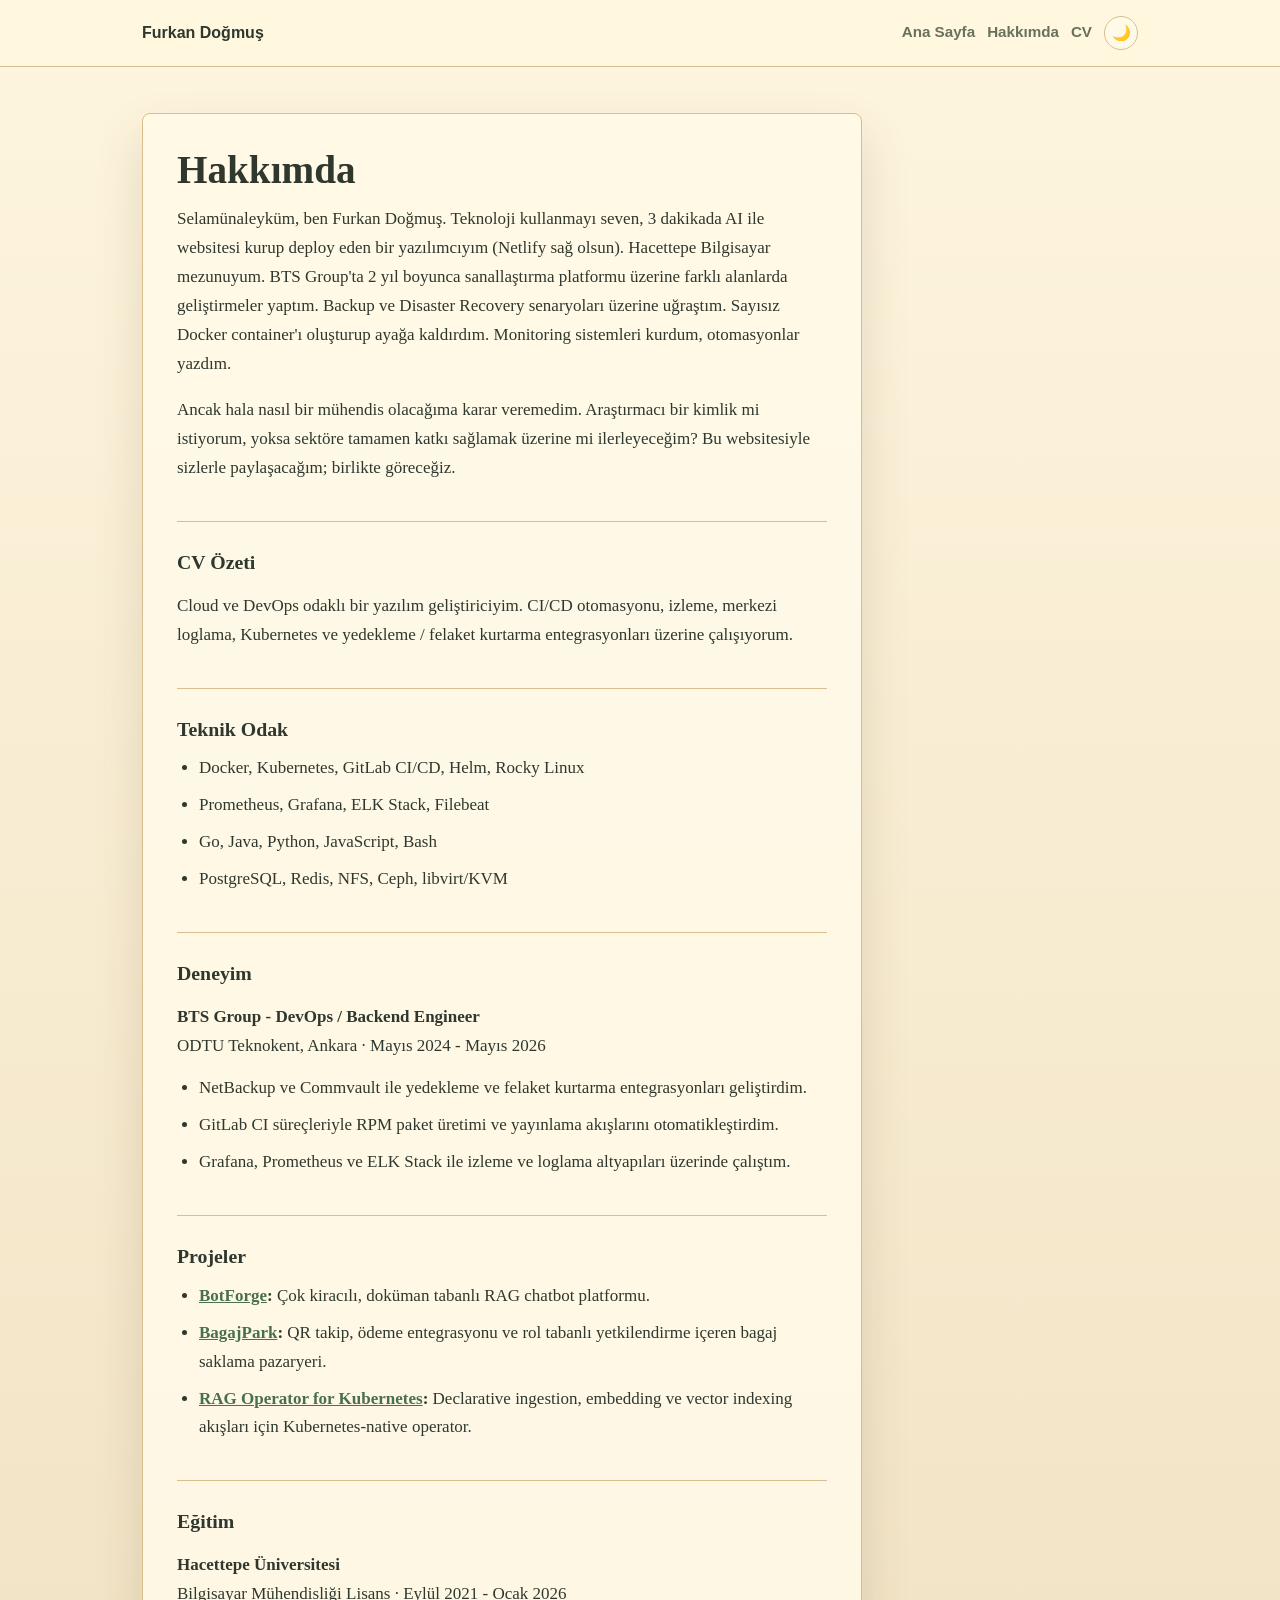
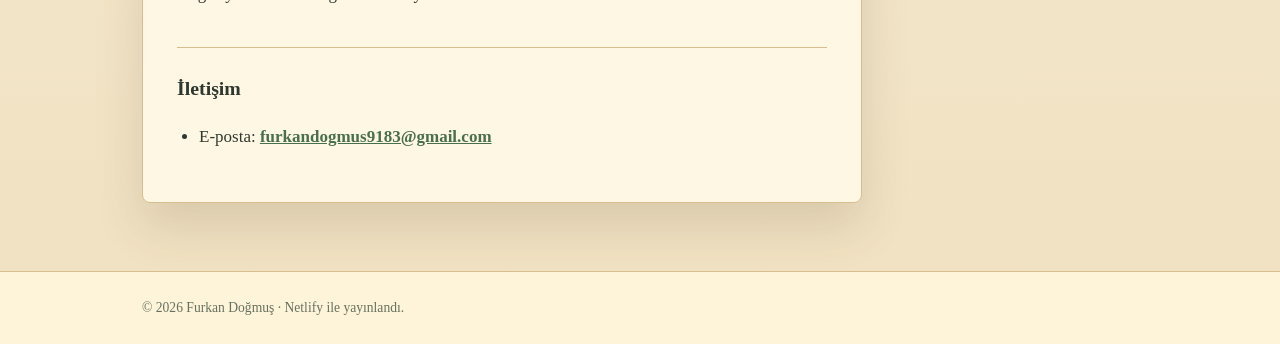
==== commit 22c33417: "webgl added" ====
--- a/about.html
+++ b/about.html
@@ -6,7 +6,7 @@
   <title>Hakkımda — Furkan Doğmuş</title>
   <meta name="description" content="Furkan Doğmuş hakkında kısa not, deneyim ve proje bilgileri." />
   <link rel="icon" href="data:image/svg+xml,<svg xmlns=%22http://www.w3.org/2000/svg%22 viewBox=%220 0 100 100%22><text y=%22.9em%22 font-size=%2290%22>✍️</text></svg>" />
-  <link rel="stylesheet" href="/assets/css/style.css" />
+  <link rel="stylesheet" href="/assets/css/style.css?v=20260626-webgl" />
 </head>
 <body>
   <header class="site-header">
@@ -101,6 +101,6 @@
     </div>
   </footer>
 
-  <script src="/assets/js/main.js"></script>
+  <script src="/assets/js/main.js?v=20260626-webgl"></script>
 </body>
 </html>
--- a/assets/css/style.css
+++ b/assets/css/style.css
@@ -1,31 +1,33 @@
 :root {
-  --bg: #f6f8f6;
-  --fg: #111513;
-  --muted: #5f6b65;
-  --surface: #ffffff;
-  --surface-soft: #edf2ef;
-  --border: #dce5df;
-  --link: #0f766e;
-  --accent: #0f766e;
-  --accent-warm: #9a4f12;
-  --accent-red: #a7353b;
-  --shadow: 0 18px 50px rgba(17, 21, 19, 0.08);
+  --bg: #f8edd7;
+  --fg: #2f382e;
+  --muted: #68715e;
+  --surface: rgba(255, 250, 232, 0.9);
+  --surface-strong: #fff7df;
+  --surface-soft: #efe3c7;
+  --border: #d8bd8f;
+  --link: #496f4d;
+  --accent: #527a53;
+  --accent-warm: #a96936;
+  --accent-red: #b95d55;
+  --shadow: 0 22px 48px rgba(93, 70, 42, 0.16);
   --max: 1040px;
   --content: 720px;
 }
 
 html[data-theme="dark"] {
-  --bg: #101312;
-  --fg: #e8eee9;
-  --muted: #9aa8a1;
-  --surface: #171d1a;
-  --surface-soft: #121815;
-  --border: #2d3833;
-  --link: #7dd6cb;
-  --accent: #39b8a7;
-  --accent-warm: #d17a28;
-  --accent-red: #d85f63;
-  --shadow: none;
+  --bg: #24322a;
+  --fg: #f4ecd6;
+  --muted: #c2bea8;
+  --surface: rgba(46, 61, 48, 0.9);
+  --surface-strong: #334536;
+  --surface-soft: #26382f;
+  --border: #66765f;
+  --link: #d5c57b;
+  --accent: #b7d38b;
+  --accent-warm: #e1a763;
+  --accent-red: #e58f7b;
+  --shadow: 0 22px 52px rgba(0, 0, 0, 0.25);
 }
 
 * { box-sizing: border-box; }
@@ -34,17 +36,23 @@
 
 body {
   margin: 0;
-  background: var(--bg);
-  color: var(--fg);
-  font-family: -apple-system, BlinkMacSystemFont, "Segoe UI", Helvetica, Arial, sans-serif;
+  background:
+    linear-gradient(180deg, rgba(255, 247, 224, 0.82), rgba(237, 220, 185, 0.72)),
+    var(--bg);
+  color: var(--fg);
+  font-family: Georgia, "Times New Roman", serif;
   font-size: 17px;
   line-height: 1.7;
   -webkit-font-smoothing: antialiased;
 }
 
-a {
-  color: inherit;
-}
+html[data-theme="dark"] body {
+  background:
+    linear-gradient(180deg, rgba(35, 48, 41, 0.95), rgba(28, 39, 34, 0.98)),
+    var(--bg);
+}
+
+a { color: inherit; }
 
 .container {
   max-width: var(--max);
@@ -53,8 +61,12 @@
 }
 
 .site-header {
-  background: var(--bg);
+  background: color-mix(in srgb, var(--surface-strong) 88%, transparent);
   border-bottom: 1px solid var(--border);
+  position: sticky;
+  top: 0;
+  z-index: 10;
+  backdrop-filter: blur(10px);
 }
 
 .header-inner {
@@ -63,14 +75,15 @@
   align-items: center;
   justify-content: space-between;
   gap: 10px 18px;
-  padding-top: 18px;
-  padding-bottom: 18px;
+  padding-top: 16px;
+  padding-bottom: 16px;
 }
 
 .brand {
   color: var(--fg);
+  font-family: -apple-system, BlinkMacSystemFont, "Segoe UI", sans-serif;
   font-size: 1rem;
-  font-weight: 700;
+  font-weight: 800;
   text-decoration: none;
 }
 
@@ -79,16 +92,20 @@
   flex-wrap: wrap;
   align-items: center;
   justify-content: flex-end;
-  gap: 14px;
+  gap: 12px;
 }
 
 .nav a {
-  color: var(--muted);
+  border-bottom: 2px solid transparent;
+  color: var(--muted);
+  font-family: -apple-system, BlinkMacSystemFont, "Segoe UI", sans-serif;
   font-size: 0.95rem;
+  font-weight: 650;
   text-decoration: none;
 }
 
 .nav a:hover {
+  border-bottom-color: var(--accent-warm);
   color: var(--fg);
 }
 
@@ -109,39 +126,136 @@
 }
 
 .home-hero {
-  background-color: #0c100e;
+  background-color: #eef0d4;
   background-image:
-    linear-gradient(90deg, rgba(7, 10, 9, 0.94), rgba(7, 10, 9, 0.78) 50%, rgba(7, 10, 9, 0.34)),
-    url("/assets/images/infra-board.png");
+    linear-gradient(90deg, rgba(255, 247, 222, 0.92), rgba(255, 247, 222, 0.76) 42%, rgba(255, 247, 222, 0.22)),
+    url("/assets/images/meadow-workshop.png");
   background-position: center;
   background-size: cover;
-  color: #f2faf6;
-  padding: 78px 0 58px;
+  color: #283225;
+  min-height: 650px;
+  padding: 86px 0 70px;
+  position: relative;
+  overflow: hidden;
+}
+
+html[data-theme="dark"] .home-hero {
+  background-image:
+    linear-gradient(90deg, rgba(31, 44, 36, 0.64), rgba(31, 44, 36, 0.5) 44%, rgba(31, 44, 36, 0.16)),
+    url("/assets/images/meadow-workshop.png");
+  color: var(--fg);
 }
 
 .hero-content {
   max-width: var(--max);
+  position: relative;
+  z-index: 2;
+}
+
+.hero-webgl {
+  display: block;
+  height: 100%;
+  inset: 0;
+  mix-blend-mode: soft-light;
+  opacity: 0.72;
+  pointer-events: none;
+  position: absolute;
+  width: 100%;
+  z-index: 0;
+}
+
+html[data-theme="dark"] .hero-webgl {
+  mix-blend-mode: screen;
+  opacity: 0.42;
+}
+
+.sky-scene {
+  inset: 0;
+  pointer-events: none;
+  position: absolute;
+  z-index: 1;
+}
+
+.sun-shape,
+.moon-shape {
+  position: absolute;
+  transform: translate3d(0, 20px, 0);
+  opacity: 0;
+}
+
+.sun-shape {
+  animation: sky-arrive 1.8s ease-out 0.15s forwards, sun-breathe 8s ease-in-out 2s infinite;
+  background: #f6cf6e;
+  border: 2px solid rgba(161, 112, 42, 0.22);
+  border-radius: 50%;
+  box-shadow: 0 0 0 16px rgba(246, 207, 110, 0.16), 0 0 52px rgba(246, 207, 110, 0.42);
+  height: 82px;
+  right: clamp(34px, 14vw, 210px);
+  top: 82px;
+  width: 82px;
+}
+
+.moon-shape {
+  animation: sky-arrive 2.1s ease-out 0.55s forwards, moon-drift 9s ease-in-out 2.6s infinite;
+  background: #fff3c6;
+  border-radius: 50%;
+  box-shadow: inset -15px 4px 0 #d8dfc2, 0 0 28px rgba(255, 243, 198, 0.36);
+  height: 54px;
+  right: clamp(20px, 7vw, 118px);
+  top: 175px;
+  width: 54px;
+}
+
+html[data-theme="light"] .moon-shape {
+  display: none;
+}
+
+html[data-theme="dark"] .sun-shape {
+  display: none;
+}
+
+html[data-theme="dark"] .moon-shape {
+  display: block;
+}
+
+@keyframes sky-arrive {
+  from {
+    opacity: 0;
+    transform: translate3d(0, 22px, 0) scale(0.96);
+  }
+  to {
+    opacity: 1;
+    transform: translate3d(0, 0, 0) scale(1);
+  }
+}
+
+@keyframes sun-breathe {
+  0%, 100% { transform: translate3d(0, 0, 0) scale(1); }
+  50% { transform: translate3d(0, -8px, 0) scale(1.025); }
+}
+
+@keyframes moon-drift {
+  0%, 100% { transform: translate3d(0, 0, 0); }
+  50% { transform: translate3d(-10px, 8px, 0); }
 }
 
 .eyebrow {
   color: var(--accent);
+  font-family: -apple-system, BlinkMacSystemFont, "Segoe UI", sans-serif;
   font-size: 0.78rem;
-  font-weight: 800;
+  font-weight: 850;
   letter-spacing: 0.08em;
   margin: 0 0 12px;
   text-transform: uppercase;
 }
 
-.home-hero .eyebrow {
-  color: #7dd6cb;
-}
-
 .home-hero h1 {
-  font-size: 3.2rem;
+  font-size: 3.4rem;
   letter-spacing: 0;
-  line-height: 1.05;
+  line-height: 1.04;
   margin: 0;
   max-width: 780px;
+  text-wrap: balance;
 }
 
 .lead {
@@ -150,13 +264,18 @@
 }
 
 .home-hero .lead {
-  color: #c3d2cc;
-  font-size: 1.12rem;
+  color: #4f5e4b;
+  font-size: 1.13rem;
   margin-top: 18px;
   max-width: 690px;
 }
 
-.hero-actions {
+html[data-theme="dark"] .home-hero .lead {
+  color: #ddd9c4;
+}
+
+.hero-actions,
+.cv-actions {
   display: flex;
   flex-wrap: wrap;
   gap: 12px;
@@ -164,58 +283,66 @@
 }
 
 .action-link {
-  border-radius: 6px;
+  border-radius: 8px;
   display: inline-flex;
+  font-family: -apple-system, BlinkMacSystemFont, "Segoe UI", sans-serif;
   font-size: 0.95rem;
-  font-weight: 800;
+  font-weight: 850;
   line-height: 1;
-  padding: 13px 16px;
+  padding: 13px 17px;
   text-decoration: none;
 }
 
 .action-primary {
-  background: #f2faf6;
-  color: #101312;
+  background: var(--accent);
+  border: 1px solid color-mix(in srgb, var(--accent) 70%, #000);
+  color: #fff9e6;
 }
 
 .action-secondary {
-  border: 1px solid rgba(242, 250, 246, 0.42);
-  color: #f2faf6;
+  background: color-mix(in srgb, var(--surface-strong) 72%, transparent);
+  border: 1px solid var(--border);
+  color: var(--fg);
 }
 
 .hero-facts {
   display: grid;
   gap: 12px;
   grid-template-columns: repeat(3, minmax(0, 1fr));
-  margin: 42px 0 0;
+  margin: 44px 0 0;
   max-width: 920px;
 }
 
-.hero-facts div {
-  background: rgba(12, 18, 16, 0.74);
-  border: 1px solid rgba(221, 238, 230, 0.17);
+.hero-facts div,
+.cv-stats div {
+  background: color-mix(in srgb, var(--surface-strong) 88%, transparent);
+  border: 1px solid var(--border);
   border-radius: 8px;
+  box-shadow: var(--shadow);
   padding: 15px 16px;
 }
 
-.hero-facts dt {
-  color: #ffffff;
+.hero-facts dt,
+.cv-stats dt {
+  color: var(--fg);
+  font-family: -apple-system, BlinkMacSystemFont, "Segoe UI", sans-serif;
   font-size: 1.05rem;
-  font-weight: 800;
-}
-
-.hero-facts dd {
-  color: #aebeb7;
-  font-size: 0.9rem;
+  font-weight: 850;
+}
+
+.hero-facts dd,
+.cv-stats dd {
+  color: var(--muted);
+  font-size: 0.92rem;
   margin: 2px 0 0;
 }
 
 .home-section {
-  padding: 54px 0;
+  padding: 56px 0;
 }
 
 .posts-section {
-  background: var(--surface-soft);
+  background: color-mix(in srgb, var(--surface-soft) 72%, transparent);
   border-top: 1px solid var(--border);
 }
 
@@ -224,7 +351,7 @@
 }
 
 .section-heading h2 {
-  font-size: 1.65rem;
+  font-size: 1.75rem;
   letter-spacing: 0;
   line-height: 1.2;
   margin: 0;
@@ -237,44 +364,46 @@
 }
 
 .project-slider {
-  overflow: hidden;
-  position: relative;
-  -webkit-mask-image: linear-gradient(90deg, transparent, #000 6%, #000 94%, transparent);
-  mask-image: linear-gradient(90deg, transparent, #000 6%, #000 94%, transparent);
+  overflow-x: auto;
+  padding: 4px 0 14px;
+  scrollbar-color: var(--accent-warm) transparent;
 }
 
 .project-track {
+  animation: project-slide 34s linear infinite;
   display: flex;
   gap: 14px;
   width: max-content;
-  animation: project-scroll 28s linear infinite;
 }
 
 .project-slider:hover .project-track {
   animation-play-state: paused;
 }
 
+@keyframes project-slide {
+  from { transform: translateX(0); }
+  to { transform: translateX(calc(-50% - 7px)); }
+}
+
 .project-track .project-card {
+  flex: 0 0 auto;
   width: 300px;
-  flex: 0 0 auto;
-}
-
-@keyframes project-scroll {
-  from { transform: translateX(0); }
-  to { transform: translateX(-50%); }
-}
-
-@media (prefers-reduced-motion: reduce) {
-  .project-track {
-    animation: none;
-  }
-}
-
-.project-card {
+}
+
+.project-card,
+.post-item,
+.resume-sidebar,
+.resume-main,
+.pdf-section,
+.cv-hero-panel,
+.cv-embed {
   background: var(--surface);
   border: 1px solid var(--border);
   border-radius: 8px;
   box-shadow: var(--shadow);
+}
+
+.project-card {
   display: flex;
   flex-direction: column;
   gap: 8px;
@@ -284,25 +413,27 @@
 }
 
 .project-card:hover strong,
-.post-link:hover .post-title {
+.post-link:hover .post-title,
+.resume-projects a:hover span {
   text-decoration: underline;
 }
 
 .project-kicker {
   color: var(--accent-warm);
+  font-family: -apple-system, BlinkMacSystemFont, "Segoe UI", sans-serif;
   font-size: 0.8rem;
-  font-weight: 800;
+  font-weight: 850;
 }
 
 .project-card strong {
   color: var(--fg);
-  font-size: 1.2rem;
+  font-size: 1.22rem;
   line-height: 1.2;
 }
 
 .project-card span:last-child {
   color: var(--muted);
-  font-size: 0.95rem;
+  font-size: 0.96rem;
 }
 
 .post-list {
@@ -313,12 +444,6 @@
   padding: 0;
 }
 
-.post-item {
-  background: var(--surface);
-  border: 1px solid var(--border);
-  border-radius: 8px;
-}
-
 .post-link {
   color: var(--fg);
   display: block;
@@ -329,81 +454,75 @@
 .post-date {
   color: var(--muted);
   display: block;
+  font-family: -apple-system, BlinkMacSystemFont, "Segoe UI", sans-serif;
   font-size: 0.8rem;
   margin-bottom: 4px;
 }
 
 .post-title {
   display: block;
-  font-size: 1.08rem;
-  font-weight: 800;
+  font-size: 1.1rem;
+  font-weight: 850;
 }
 
 .post-excerpt {
   color: var(--muted);
   display: block;
-  font-size: 0.95rem;
+  font-size: 0.96rem;
   margin-top: 4px;
 }
 
 .prose {
-  max-width: var(--content);
-  padding: 52px 0 68px;
-}
-
-.prose h1 {
-  font-size: 2.35rem;
-  letter-spacing: 0;
-  line-height: 1.1;
-  margin: 0 0 14px;
-}
-
-.prose .post-meta,
-.page-lead {
-  color: var(--muted);
-  font-size: 0.95rem;
-  margin: 0 0 32px;
-}
-
-.prose h2 {
-  border-top: 1px solid var(--border);
-  font-size: 1.22rem;
-  letter-spacing: 0;
-  margin: 38px 0 12px;
-  padding-top: 24px;
-}
-
-.prose p {
-  margin: 0 0 18px;
-}
-
-.prose a {
-  color: var(--link);
-  font-weight: 700;
-}
-
-.prose ul,
-.prose ol {
-  padding-left: 22px;
-}
-
-.prose li {
-  margin-bottom: 8px;
-}
-
-.compact-list {
-  margin-top: -4px;
-}
-
-.cv-container {
-  max-width: 1120px;
-}
-
-.cv-hero-panel {
   background: var(--surface);
   border: 1px solid var(--border);
   border-radius: 8px;
   box-shadow: var(--shadow);
+  margin: 46px 0 68px;
+  max-width: var(--content);
+  padding: 34px;
+}
+
+.prose h1 {
+  font-size: 2.45rem;
+  letter-spacing: 0;
+  line-height: 1.1;
+  margin: 0 0 14px;
+}
+
+.prose .post-meta,
+.page-lead {
+  color: var(--muted);
+  font-size: 0.95rem;
+  margin: 0 0 32px;
+}
+
+.prose h2 {
+  border-top: 1px solid var(--border);
+  font-size: 1.24rem;
+  letter-spacing: 0;
+  margin: 38px 0 12px;
+  padding-top: 24px;
+}
+
+.prose p { margin: 0 0 18px; }
+
+.prose a {
+  color: var(--link);
+  font-weight: 750;
+}
+
+.prose ul,
+.prose ol {
+  padding-left: 22px;
+}
+
+.prose li { margin-bottom: 8px; }
+
+.compact-list { margin-top: -4px; }
+
+.cv-container { max-width: 1120px; }
+
+.cv-hero-panel {
   display: grid;
   gap: 28px;
   grid-template-columns: minmax(0, 1.45fr) minmax(280px, 0.8fr);
@@ -425,16 +544,9 @@
   max-width: 680px;
 }
 
-.cv-actions {
-  display: flex;
-  flex-wrap: wrap;
-  gap: 10px;
-  margin-top: 24px;
-}
-
 .cv-actions .action-primary {
-  background: var(--fg);
-  color: var(--bg);
+  background: var(--accent);
+  color: #fff9e6;
 }
 
 .cv-actions .action-secondary {
@@ -446,24 +558,6 @@
   display: grid;
   gap: 10px;
   margin: 0;
-}
-
-.cv-stats div {
-  background: var(--surface-soft);
-  border: 1px solid var(--border);
-  border-radius: 8px;
-  padding: 14px;
-}
-
-.cv-stats dt {
-  color: var(--fg);
-  font-weight: 800;
-}
-
-.cv-stats dd {
-  color: var(--muted);
-  font-size: 0.92rem;
-  margin: 2px 0 0;
 }
 
 .resume-layout {
@@ -471,15 +565,6 @@
   gap: 18px;
   grid-template-columns: 320px minmax(0, 1fr);
   margin: 0 0 44px;
-}
-
-.resume-sidebar,
-.resume-main,
-.pdf-section {
-  background: var(--surface);
-  border: 1px solid var(--border);
-  border-radius: 8px;
-  box-shadow: var(--shadow);
 }
 
 .resume-sidebar {
@@ -516,8 +601,9 @@
   border: 1px solid var(--border);
   border-radius: 999px;
   color: var(--fg);
+  font-family: -apple-system, BlinkMacSystemFont, "Segoe UI", sans-serif;
   font-size: 0.86rem;
-  font-weight: 700;
+  font-weight: 760;
   line-height: 1;
   padding: 8px 10px;
 }
@@ -530,7 +616,7 @@
 
 .plain-list a {
   color: var(--link);
-  font-weight: 700;
+  font-weight: 750;
 }
 
 .resume-main {
@@ -551,8 +637,9 @@
 
 .timeline-meta {
   color: var(--accent-warm);
+  font-family: -apple-system, BlinkMacSystemFont, "Segoe UI", sans-serif;
   font-size: 0.86rem;
-  font-weight: 800;
+  font-weight: 850;
   margin-bottom: 7px;
 }
 
@@ -562,9 +649,7 @@
   padding-left: 20px;
 }
 
-.timeline-item li {
-  margin-bottom: 8px;
-}
+.timeline-item li { margin-bottom: 8px; }
 
 .resume-projects {
   display: grid;
@@ -581,15 +666,11 @@
   text-decoration: none;
 }
 
-.resume-projects a:hover span {
-  text-decoration: underline;
-}
-
 .resume-projects span {
   color: var(--fg);
   display: block;
   font-size: 1.02rem;
-  font-weight: 800;
+  font-weight: 850;
   margin-bottom: 4px;
 }
 
@@ -603,10 +684,6 @@
 }
 
 .cv-embed {
-  background: var(--surface);
-  border: 1px solid var(--border);
-  border-radius: 8px;
-  box-shadow: var(--shadow);
   height: min(78vh, 880px);
   min-height: 620px;
   overflow: hidden;
@@ -648,9 +725,7 @@
   text-decoration: none;
 }
 
-.back-link:hover {
-  color: var(--fg);
-}
+.back-link:hover { color: var(--fg); }
 
 .muted {
   color: var(--muted);
@@ -658,31 +733,39 @@
 }
 
 .site-footer {
+  background: color-mix(in srgb, var(--surface-strong) 86%, transparent);
   border-top: 1px solid var(--border);
   color: var(--muted);
   font-size: 0.85rem;
   padding: 24px 0;
 }
 
-.site-footer p {
-  margin: 0;
-}
+.site-footer p { margin: 0; }
 
 @media (max-width: 780px) {
   .home-hero {
-    background-position: 58% center;
-    padding: 56px 0 42px;
-  }
-
-  .home-hero h1 {
-    font-size: 2.3rem;
-  }
+    background-image:
+      linear-gradient(180deg, rgba(255, 247, 222, 0.82), rgba(255, 247, 222, 0.54) 48%, rgba(255, 247, 222, 0.1)),
+      url("/assets/images/meadow-workshop.png");
+    background-position: 54% center;
+    min-height: 700px;
+    padding: 48px 0 34px;
+  }
+
+  .hero-webgl {
+    opacity: 0.5;
+  }
+
+  html[data-theme="dark"] .home-hero {
+    background-image:
+      linear-gradient(180deg, rgba(31, 44, 36, 0.66), rgba(31, 44, 36, 0.48) 58%, rgba(31, 44, 36, 0.12)),
+      url("/assets/images/meadow-workshop.png");
+  }
+
+  .home-hero h1 { font-size: 2.35rem; }
 
   .hero-facts,
-  .project-grid {
-    grid-template-columns: 1fr;
-  }
-
+  .project-grid,
   .cv-hero-panel,
   .resume-layout {
     grid-template-columns: 1fr;
@@ -693,27 +776,31 @@
     padding: 22px;
   }
 
-  .cv-hero-panel h1 {
-    font-size: 2.25rem;
-  }
-
-  .home-section {
-    padding: 42px 0;
+  .cv-hero-panel h1 { font-size: 2.25rem; }
+
+  .home-section { padding: 42px 0; }
+
+  .sun-shape {
+    height: 48px;
+    right: 24px;
+    top: 34px;
+    width: 48px;
+  }
+
+  .moon-shape {
+    height: 32px;
+    right: 76px;
+    top: 106px;
+    width: 32px;
   }
 }
 
 @media (max-width: 520px) {
-  body {
-    font-size: 16px;
-  }
-
-  .container {
-    padding: 0 18px;
-  }
-
-  .header-inner {
-    align-items: flex-start;
-  }
+  body { font-size: 16px; }
+
+  .container { padding: 0 18px; }
+
+  .header-inner { align-items: flex-start; }
 
   .nav {
     justify-content: flex-start;
@@ -725,27 +812,62 @@
     font-size: 2rem;
   }
 
-  .hero-actions {
+  .hero-actions,
+  .cv-actions {
     align-items: stretch;
     flex-direction: column;
-  }
-
-  .action-link {
-    justify-content: center;
-  }
-
-  .cv-actions {
-    flex-direction: column;
-  }
-
+    gap: 9px;
+    margin-top: 22px;
+  }
+
+  .action-link { justify-content: center; }
+
+  .prose,
   .resume-main,
   .resume-sidebar,
   .pdf-section {
     padding: 18px;
   }
 
+  .project-track .project-card {
+    width: 275px;
+  }
+
+  .hero-facts {
+    gap: 8px;
+    margin-top: 32px;
+  }
+
+  .hero-facts div {
+    background: color-mix(in srgb, var(--surface-strong) 78%, transparent);
+    padding: 10px 13px;
+  }
+
+  .hero-facts dt {
+    font-size: 0.98rem;
+  }
+
+  .hero-facts dd {
+    font-size: 0.86rem;
+  }
+
   .cv-embed {
     height: 560px;
     min-height: 0;
   }
 }
+
+@media (prefers-reduced-motion: reduce) {
+  .project-track,
+  .sun-shape,
+  .moon-shape,
+  .hero-webgl {
+    animation: none;
+    opacity: 1;
+    transform: none;
+  }
+
+  .hero-webgl {
+    display: none;
+  }
+}
